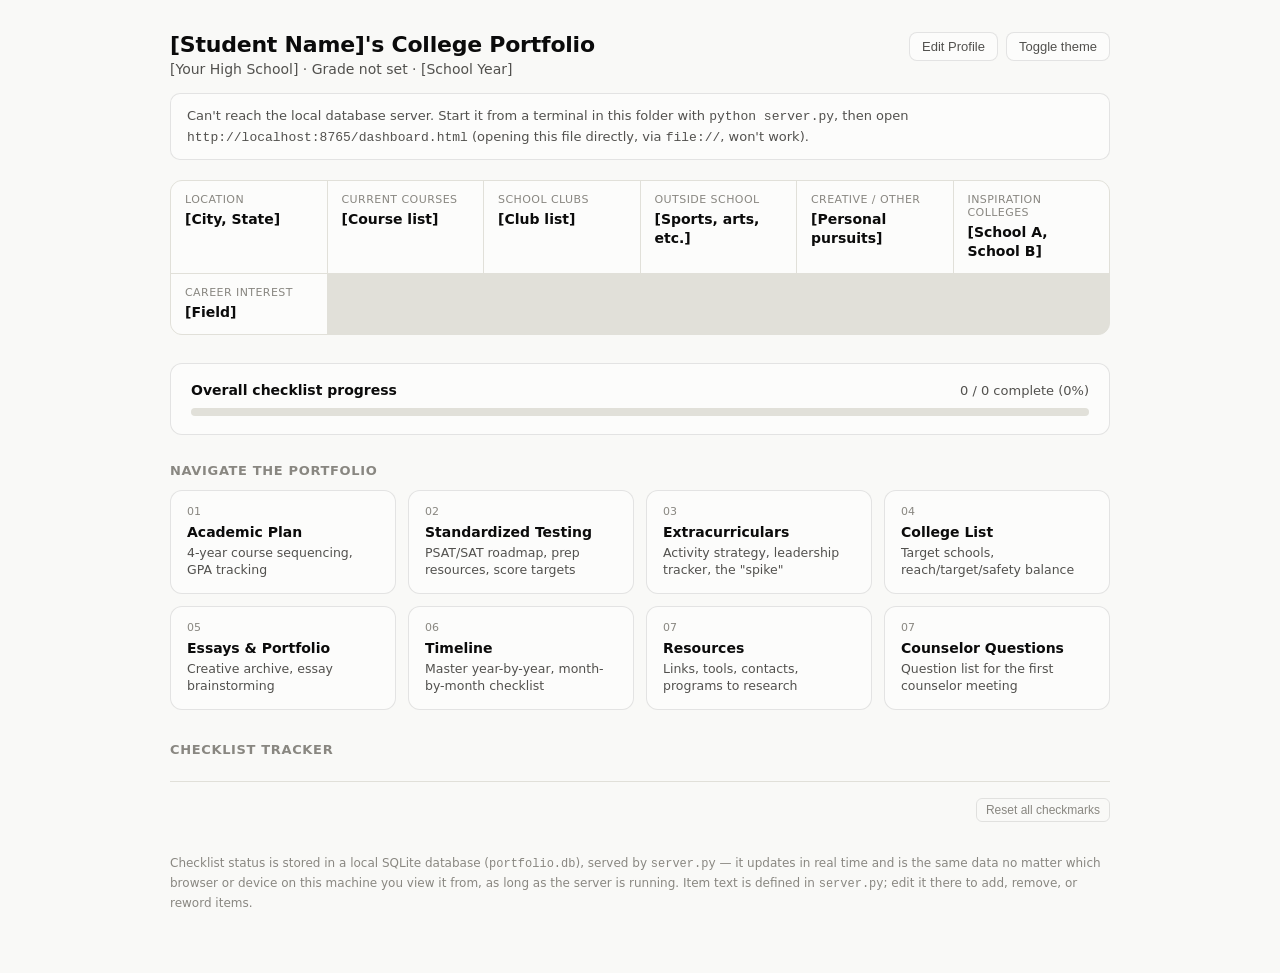
==== dashboard.html @ fe56dff5 "Add location to profile; rename "Inspiration Schools" to "Inspiration Colleges" Adds a city/state lo" ====
<!doctype html>
<html lang="en">
<head>
<meta charset="UTF-8" />
<meta name="viewport" content="width=device-width, initial-scale=1.0" />
<title>College Application Portfolio — Dashboard</title>
<link rel="stylesheet" href="/assets/style.css" />
</head>
<body>

<div class="modal-overlay" id="wizardOverlay" hidden>
  <div class="modal-card">
    <h2 class="modal-title">Student Profile</h2>
    <p class="modal-sub">
      Fill this in once and it fills the dashboard header, snapshot, and the
      right school-year labels throughout the checklist and linked docs. You
      can reopen this anytime with "Edit Profile."
    </p>
    <form id="wizardForm" onsubmit="handleWizardSubmit(event)">
      <div class="form-grid">
        <label class="form-field">
          <span>Student's name</span>
          <input type="text" name="student_name" placeholder="e.g. Jordan Lee" />
        </label>
        <label class="form-field">
          <span>High school</span>
          <input type="text" name="school_name" placeholder="e.g. Lincoln High School" />
        </label>
        <label class="form-field">
          <span>Location (city, state)</span>
          <input type="text" name="location" placeholder="e.g. Austin, TX" />
        </label>
        <label class="form-field">
          <span>Current grade</span>
          <select name="current_grade">
            <option value="">Select…</option>
            <option value="9">9th</option>
            <option value="10">10th</option>
            <option value="11">11th</option>
            <option value="12">12th</option>
          </select>
        </label>
        <label class="form-field">
          <span>Current school year</span>
          <input type="text" name="current_school_year" placeholder="e.g. 2026-27" pattern="\d{4}-\d{2}" />
        </label>
        <label class="form-field span-2">
          <span>Current courses</span>
          <input type="text" name="courses" placeholder="e.g. Honors English, AP World History, Math 2 Honors…" />
        </label>
        <label class="form-field span-2">
          <span>School clubs</span>
          <input type="text" name="clubs" placeholder="e.g. Model UN, DECA, Robotics Club" />
        </label>
        <label class="form-field">
          <span>Outside school</span>
          <input type="text" name="outside_school" placeholder="e.g. club soccer, piano" />
        </label>
        <label class="form-field">
          <span>Creative / other pursuits</span>
          <input type="text" name="creative" placeholder="e.g. photography, coding side projects" />
        </label>
        <label class="form-field">
          <span>Inspiration colleges</span>
          <input type="text" name="inspiration_schools" placeholder="e.g. Georgia Tech, UMich" />
        </label>
        <label class="form-field">
          <span>Career interest</span>
          <input type="text" name="career_interest" placeholder="e.g. Engineering" />
        </label>
      </div>
      <div class="modal-actions">
        <button type="button" class="btn-outline" onclick="closeWizard()">Skip for now</button>
        <button type="submit" class="btn-primary">Save Profile</button>
      </div>
    </form>
  </div>
</div>

<div class="wrap">

  <header class="top">
    <div>
      <h1 id="headerName">[Student Name]'s College Portfolio</h1>
      <p class="sub" id="headerSub">[Your High School] · Grade not set · [School Year]</p>
    </div>
    <div style="display:flex; gap:8px;">
      <button id="editProfileBtn" class="btn-outline" onclick="openWizard()">Edit Profile</button>
      <button id="themeToggle" class="btn-outline" onclick="toggleTheme()">Toggle theme</button>
    </div>
  </header>

  <div id="offlineBanner" style="display:none; margin-top:16px; padding:12px 16px; border-radius:10px; border:1px solid var(--border); background:var(--surface-1); color:var(--text-secondary); font-size:13px; line-height:1.5;">
    Can't reach the local database server. Start it from a terminal in this folder with <code>python server.py</code>, then open
    <code>http://localhost:8765/dashboard.html</code> (opening this file directly, via <code>file://</code>, won't work).
  </div>

  <div class="snapshot">
    <div class="snap-cell"><div class="label">Location</div><div class="value" id="snapLocation">[City, State]</div></div>
    <div class="snap-cell"><div class="label">Current Courses</div><div class="value" id="snapCourses">[Course list]</div></div>
    <div class="snap-cell"><div class="label">School Clubs</div><div class="value" id="snapClubs">[Club list]</div></div>
    <div class="snap-cell"><div class="label">Outside School</div><div class="value" id="snapOutsideSchool">[Sports, arts, etc.]</div></div>
    <div class="snap-cell"><div class="label">Creative / Other</div><div class="value" id="snapCreative">[Personal pursuits]</div></div>
    <div class="snap-cell"><div class="label">Inspiration Colleges</div><div class="value" id="snapInspiration">[School A, School B]</div></div>
    <div class="snap-cell"><div class="label">Career Interest</div><div class="value" id="snapCareer">[Field]</div></div>
  </div>

  <div class="overall">
    <div class="overall-top">
      <div class="title">Overall checklist progress</div>
      <div class="stat" id="overallStat">0 / 0 complete</div>
    </div>
    <div class="bar-track"><div class="bar-fill" id="overallBar" style="width:0%"></div></div>
  </div>

  <section class="block">
    <h2 class="block-title">Navigate the Portfolio</h2>
    <div class="nav-grid" id="navGrid"></div>
  </section>

  <section class="block">
    <h2 class="block-title">Checklist Tracker</h2>
    <div class="tabs" id="tabs"></div>
    <div id="panels"></div>
    <div class="toolbar">
      <button onclick="resetProgress()">Reset all checkmarks</button>
    </div>
  </section>

</div>

<footer class="note">
  Checklist status is stored in a local SQLite database (<code>portfolio.db</code>), served by <code>server.py</code> — it updates
  in real time and is the same data no matter which browser or device on this machine you view it from, as long as the server is running.
  Item text is defined in <code>server.py</code>; edit it there to add, remove, or reword items.
</footer>

<script>
  const NAV = [
    { num: "01", name: "Academic Plan", desc: "4-year course sequencing, GPA tracking", href: "01-Academic-Plan/four-year-course-plan.md" },
    { num: "02", name: "Standardized Testing", desc: "PSAT/SAT roadmap, prep resources, score targets", href: "02-Standardized-Testing/psat-sat-prep-plan.md" },
    { num: "03", name: "Extracurriculars", desc: "Activity strategy, leadership tracker, the \"spike\"", href: "03-Extracurriculars/activity-strategy.md" },
    { num: "04", name: "College List", desc: "Target schools, reach/target/safety balance", href: "04-College-List/target-schools.md" },
    { num: "05", name: "Essays & Portfolio", desc: "Creative archive, essay brainstorming", href: "05-Essays-and-Portfolio/creative-portfolio-ideas.md" },
    { num: "06", name: "Timeline", desc: "Master year-by-year, month-by-month checklist", href: "06-Timeline/master-timeline.md" },
    { num: "07", name: "Resources", desc: "Links, tools, contacts, programs to research", href: "07-Resources/links-and-tools.md" },
    { num: "07", name: "Counselor Questions", desc: "Question list for the first counselor meeting", href: "07-Resources/counselor-meeting-questions.md" },
  ];

  // Display order for sections -- item text itself lives server-side in server.py,
  // which is the single source of truth (the database is reseeded from it on startup).
  const SECTION_ORDER = ["academic-todo", "grade-9", "grade-10", "grade-11", "grade-12", "recurring"];

  const THEME_KEY = "college-portfolio-dashboard-theme";
  const GRADE_LABELS = { "9": "9th Grade", "10": "10th Grade", "11": "11th Grade", "12": "12th Grade" };

  let SECTIONS = []; // populated from the API: [{id, label, title, items:[{id,text,done}]}]
  let currentProfile = {};

  async function fetchItems() {
    const res = await fetch("/api/items");
    if (!res.ok) throw new Error("bad response");
    return res.json();
  }

  async function fetchProfile() {
    const res = await fetch("/api/profile");
    if (!res.ok) throw new Error("bad response");
    return res.json();
  }

  async function saveProfile(data) {
    const res = await fetch("/api/profile", {
      method: "POST",
      headers: { "Content-Type": "application/json" },
      body: JSON.stringify(data),
    });
    if (!res.ok) throw new Error("bad response");
    return res.json();
  }

  function applyProfileToHeader(profile) {
    const name = profile.student_name ? `${profile.student_name}'s College Portfolio` : "[Student Name]'s College Portfolio";
    document.getElementById("headerName").textContent = name;

    const school = profile.school_name || "[Your High School]";
    const grade = GRADE_LABELS[profile.current_grade] || "Grade not set";
    const year = profile.current_school_year || "[School Year]";
    const parts = [school];
    if (profile.location) parts.push(profile.location);
    parts.push(`${grade} (${year})`);
    document.getElementById("headerSub").textContent = parts.join(" · ");

    const set = (id, value, placeholder) => {
      document.getElementById(id).textContent = value || placeholder;
    };
    set("snapLocation", profile.location, "[City, State]");
    set("snapCourses", profile.courses, "[Course list]");
    set("snapClubs", profile.clubs, "[Club list]");
    set("snapOutsideSchool", profile.outside_school, "[Sports, arts, etc.]");
    set("snapCreative", profile.creative, "[Personal pursuits]");
    set("snapInspiration", profile.inspiration_schools, "[School A, School B]");
    set("snapCareer", profile.career_interest, "[Field]");
  }

  function openWizard() {
    const form = document.getElementById("wizardForm");
    Object.keys(currentProfile).forEach(key => {
      if (form.elements[key]) form.elements[key].value = currentProfile[key] || "";
    });
    document.getElementById("wizardOverlay").hidden = false;
  }

  function closeWizard() {
    document.getElementById("wizardOverlay").hidden = true;
  }

  async function handleWizardSubmit(event) {
    event.preventDefault();
    const form = event.target;
    const data = Object.fromEntries(new FormData(form).entries());
    try {
      currentProfile = await saveProfile(data);
      applyProfileToHeader(currentProfile);
      closeWizard();
      // Checklist item/section text depends on the profile (names, computed
      // school years), so refresh it after a save.
      const rows = await fetchItems();
      SECTIONS = groupItems(rows);
      buildTabsAndPanels();
      render();
      showOffline(false);
    } catch (e) {
      showOffline(true);
    }
  }

  function groupItems(rows) {
    const bySection = new Map();
    rows.forEach(r => {
      if (!bySection.has(r.section_id)) {
        bySection.set(r.section_id, { id: r.section_id, label: r.section_label, title: r.section_title, items: [] });
      }
      bySection.get(r.section_id).items.push({ id: r.id, text: r.text, done: !!r.done });
    });
    return SECTION_ORDER.filter(id => bySection.has(id)).map(id => bySection.get(id));
  }

  function buildNav() {
    const grid = document.getElementById("navGrid");
    grid.innerHTML = NAV.map(n => `
      <a class="nav-card" href="${n.href}">
        <div class="num">${n.num}</div>
        <div class="name">${n.name}</div>
        <div class="desc">${n.desc}</div>
      </a>
    `).join("");
  }

  function buildTabsAndPanels() {
    const tabs = document.getElementById("tabs");
    const panels = document.getElementById("panels");

    tabs.innerHTML = SECTIONS.map((s, i) => `
      <button class="tab-btn${i === 0 ? " active" : ""}" data-target="panel-${s.id}" onclick="showTab('${s.id}')">
        ${s.label} <span class="count" id="tabcount-${s.id}"></span>
      </button>
    `).join("");

    panels.innerHTML = SECTIONS.map((s, i) => `
      <div class="panel${i === 0 ? " active" : ""}" id="panel-${s.id}">
        <div class="panel-header">
          <div style="font-size:14px;font-weight:600;">${s.title}</div>
          <div class="pt" id="panelstat-${s.id}"></div>
        </div>
        <div class="bar-track" style="margin-bottom:14px;">
          <div class="bar-fill" id="panelbar-${s.id}" style="width:0%"></div>
        </div>
        <ul class="checklist">
          ${s.items.map(item => `
              <li class="item" id="li-${item.id}">
                <input type="checkbox" id="cb-${item.id}" onchange="toggleItem('${item.id}', this.checked)" />
                <label for="cb-${item.id}">${item.text}</label>
              </li>
            `).join("")}
        </ul>
      </div>
    `).join("");
  }

  function showTab(id) {
    document.querySelectorAll(".tab-btn").forEach(b => b.classList.toggle("active", b.dataset.target === "panel-" + id));
    document.querySelectorAll(".panel").forEach(p => p.classList.toggle("active", p.id === "panel-" + id));
  }

  function findItem(itemId) {
    for (const s of SECTIONS) {
      const item = s.items.find(it => it.id === itemId);
      if (item) return item;
    }
    return null;
  }

  async function toggleItem(itemId, checked) {
    const item = findItem(itemId);
    if (item) item.done = checked; // optimistic update
    render();
    try {
      const res = await fetch("/api/items/" + encodeURIComponent(itemId), {
        method: "POST",
        headers: { "Content-Type": "application/json" },
        body: JSON.stringify({ done: checked }),
      });
      if (!res.ok) throw new Error("bad response");
    } catch (e) {
      // revert on failure and let the offline banner explain why
      if (item) item.done = !checked;
      render();
      showOffline(true);
    }
  }

  async function resetProgress() {
    if (!confirm("Clear all checked items in the database? This can't be undone.")) return;
    try {
      const res = await fetch("/api/reset", { method: "POST" });
      if (!res.ok) throw new Error("bad response");
      SECTIONS.forEach(s => s.items.forEach(it => (it.done = false)));
      render();
    } catch (e) {
      showOffline(true);
    }
  }

  function render() {
    let totalDone = 0, totalItems = 0;
    SECTIONS.forEach(s => {
      let done = 0;
      s.items.forEach(item => {
        const cb = document.getElementById("cb-" + item.id);
        const li = document.getElementById("li-" + item.id);
        if (cb) cb.checked = item.done;
        if (li) li.classList.toggle("done", item.done);
        if (item.done) done++;
      });
      const pct = s.items.length ? Math.round((done / s.items.length) * 100) : 0;
      const bar = document.getElementById("panelbar-" + s.id);
      const stat = document.getElementById("panelstat-" + s.id);
      const tabcount = document.getElementById("tabcount-" + s.id);
      if (bar) bar.style.width = pct + "%";
      if (stat) stat.textContent = `${done} / ${s.items.length} complete`;
      if (tabcount) tabcount.textContent = `${done}/${s.items.length}`;
      totalDone += done;
      totalItems += s.items.length;
    });
    const overallPct = totalItems ? Math.round((totalDone / totalItems) * 100) : 0;
    document.getElementById("overallBar").style.width = overallPct + "%";
    document.getElementById("overallStat").textContent = `${totalDone} / ${totalItems} complete (${overallPct}%)`;
  }

  function showOffline(isOffline) {
    document.getElementById("offlineBanner").style.display = isOffline ? "block" : "none";
  }

  function toggleTheme() {
    const root = document.documentElement;
    const current = root.getAttribute("data-theme");
    let next;
    if (!current) {
      next = window.matchMedia("(prefers-color-scheme: dark)").matches ? "light" : "dark";
    } else {
      next = current === "dark" ? "light" : "dark";
    }
    root.setAttribute("data-theme", next);
    try { localStorage.setItem(THEME_KEY, next); } catch (e) {}
  }

  (function initTheme() {
    try {
      const saved = localStorage.getItem(THEME_KEY);
      if (saved) document.documentElement.setAttribute("data-theme", saved);
    } catch (e) {}
  })();

  async function init() {
    buildNav();
    try {
      currentProfile = await fetchProfile();
      applyProfileToHeader(currentProfile);
      const rows = await fetchItems();
      SECTIONS = groupItems(rows);
      showOffline(false);
      if (!currentProfile.student_name) {
        // First run: nothing saved yet, so open the setup wizard automatically.
        openWizard();
      }
    } catch (e) {
      showOffline(true);
      SECTIONS = [];
    }
    buildTabsAndPanels();
    render();
  }

  init();
</script>
</body>
</html>
---- assets/style.css ----
:root {
  color-scheme: light;
  --surface-1:      #fcfcfb;
  --page:           #f9f9f7;
  --text-primary:   #0b0b0b;
  --text-secondary: #52514e;
  --text-muted:     #898781;
  --gridline:       #e1e0d9;
  --border:         rgba(11,11,11,0.10);
  --card-hover:     #f3f2ee;
  --blue:           #2a78d6;
  --blue-soft:      #cde2fb;
  --green:          #0ca30c;
  --green-text:     #006300;
  --orange:         #eb6834;
  --violet:         #4a3aa7;
}
@media (prefers-color-scheme: dark) {
  :root:not([data-theme="light"]) {
    color-scheme: dark;
    --surface-1:      #1a1a19;
    --page:           #0d0d0d;
    --text-primary:   #ffffff;
    --text-secondary: #c3c2b7;
    --text-muted:     #898781;
    --gridline:       #2c2c2a;
    --border:         rgba(255,255,255,0.10);
    --card-hover:     #232322;
    --blue:           #3987e5;
    --blue-soft:      #184f95;
    --green:          #0ca30c;
    --green-text:     #0ca30c;
    --orange:         #d95926;
    --violet:         #9085e9;
  }
}
:root[data-theme="dark"] {
  color-scheme: dark;
  --surface-1:      #1a1a19;
  --page:           #0d0d0d;
  --text-primary:   #ffffff;
  --text-secondary: #c3c2b7;
  --text-muted:     #898781;
  --gridline:       #2c2c2a;
  --border:         rgba(255,255,255,0.10);
  --card-hover:     #232322;
  --blue:           #3987e5;
  --blue-soft:      #184f95;
  --green:          #0ca30c;
  --green-text:     #0ca30c;
  --orange:         #d95926;
  --violet:         #9085e9;
}

* { box-sizing: border-box; }
html, body {
  margin: 0;
  background: var(--page);
  color: var(--text-primary);
  font-family: system-ui, -apple-system, "Segoe UI", sans-serif;
}
body { padding: 0 0 64px; }

a { color: var(--blue); }

.wrap { max-width: 980px; margin: 0 auto; padding: 32px 20px 0; }

header.top { display: flex; align-items: flex-start; justify-content: space-between; gap: 16px; }
header.top h1 { font-size: 22px; margin: 0 0 4px; letter-spacing: -0.01em; }
header.top p.sub { margin: 0; color: var(--text-secondary); font-size: 14px; }

.btn-outline {
  border: 1px solid var(--border);
  background: var(--surface-1);
  color: var(--text-secondary);
  border-radius: 8px;
  padding: 6px 12px;
  font-size: 13px;
  cursor: pointer;
  white-space: nowrap;
}
.btn-outline:hover { background: var(--card-hover); }

.btn-primary {
  border: 1px solid var(--blue);
  background: var(--blue);
  color: #fff;
  border-radius: 8px;
  padding: 8px 16px;
  font-size: 13px;
  font-weight: 600;
  cursor: pointer;
  white-space: nowrap;
}
.btn-primary:hover { opacity: 0.9; }

/* Profile setup wizard */
.modal-overlay {
  position: fixed;
  inset: 0;
  background: rgba(0,0,0,0.45);
  display: flex;
  align-items: center;
  justify-content: center;
  padding: 20px;
  z-index: 100;
}
.modal-overlay[hidden] { display: none; }

.modal-card {
  background: var(--surface-1);
  border: 1px solid var(--border);
  border-radius: 14px;
  padding: 24px;
  max-width: 640px;
  width: 100%;
  max-height: 90vh;
  overflow-y: auto;
  box-shadow: 0 20px 60px rgba(0,0,0,0.3);
}
.modal-title { font-size: 18px; margin: 0 0 6px; }
.modal-sub { font-size: 13px; color: var(--text-secondary); line-height: 1.5; margin: 0 0 20px; }

.form-grid {
  display: grid;
  grid-template-columns: 1fr 1fr;
  gap: 14px;
}
.form-field { display: flex; flex-direction: column; gap: 5px; font-size: 13px; color: var(--text-secondary); }
.form-field.span-2 { grid-column: 1 / -1; }
.form-field input, .form-field select {
  font: inherit;
  font-size: 14px;
  color: var(--text-primary);
  background: var(--page);
  border: 1px solid var(--border);
  border-radius: 8px;
  padding: 8px 10px;
}
.form-field input:focus, .form-field select:focus {
  outline: 2px solid var(--blue);
  outline-offset: -1px;
}

.modal-actions {
  display: flex;
  justify-content: flex-end;
  gap: 10px;
  margin-top: 22px;
}

@media (max-width: 520px) {
  .form-grid { grid-template-columns: 1fr; }
}

/* Snapshot strip */
.snapshot {
  display: grid;
  grid-template-columns: repeat(auto-fit, minmax(140px, 1fr));
  gap: 1px;
  background: var(--gridline);
  border: 1px solid var(--gridline);
  border-radius: 12px;
  overflow: hidden;
  margin: 20px 0 28px;
}
.snap-cell {
  background: var(--surface-1);
  padding: 12px 14px;
}
.snap-cell .label {
  font-size: 11px;
  text-transform: uppercase;
  letter-spacing: 0.04em;
  color: var(--text-muted);
  margin-bottom: 4px;
}
.snap-cell .value {
  font-size: 14px;
  color: var(--text-primary);
  font-weight: 600;
  line-height: 1.35;
}

/* Overall progress */
.overall {
  background: var(--surface-1);
  border: 1px solid var(--border);
  border-radius: 12px;
  padding: 18px 20px;
  margin-bottom: 28px;
}
.overall-top { display: flex; align-items: baseline; justify-content: space-between; margin-bottom: 10px; }
.overall-top .title { font-size: 14px; font-weight: 600; color: var(--text-primary); }
.overall-top .stat { font-size: 13px; color: var(--text-secondary); font-variant-numeric: tabular-nums; }
.bar-track { height: 8px; border-radius: 4px; background: var(--gridline); overflow: hidden; }
.bar-fill { height: 100%; background: var(--blue); border-radius: 4px; transition: width 0.25s ease; }

section.block { margin-bottom: 32px; }
h2.block-title {
  font-size: 13px;
  text-transform: uppercase;
  letter-spacing: 0.05em;
  color: var(--text-muted);
  margin: 0 0 12px;
}

/* Nav cards */
.nav-grid {
  display: grid;
  grid-template-columns: repeat(auto-fill, minmax(210px, 1fr));
  gap: 12px;
}
.nav-card {
  display: block;
  text-decoration: none;
  color: inherit;
  background: var(--surface-1);
  border: 1px solid var(--border);
  border-radius: 12px;
  padding: 14px 16px;
  transition: background 0.15s ease, border-color 0.15s ease;
}
.nav-card:hover { background: var(--card-hover); border-color: var(--gridline); }
.nav-card .num { font-size: 11px; color: var(--text-muted); font-variant-numeric: tabular-nums; margin-bottom: 6px; }
.nav-card .name { font-size: 14px; font-weight: 600; margin-bottom: 4px; }
.nav-card .desc { font-size: 12.5px; color: var(--text-secondary); line-height: 1.4; }

/* Tabs */
.tabs {
  display: flex;
  flex-wrap: wrap;
  gap: 6px;
  margin-bottom: 16px;
  border-bottom: 1px solid var(--gridline);
  padding-bottom: 12px;
}
.tab-btn {
  border: 1px solid var(--border);
  background: var(--surface-1);
  color: var(--text-secondary);
  border-radius: 999px;
  padding: 6px 13px;
  font-size: 12.5px;
  cursor: pointer;
  display: flex;
  align-items: center;
  gap: 6px;
}
.tab-btn:hover { background: var(--card-hover); }
.tab-btn.active { background: var(--blue); border-color: var(--blue); color: #fff; }
.tab-btn .count { font-variant-numeric: tabular-nums; opacity: 0.8; font-size: 11.5px; }

.panel { display: none; }
.panel.active { display: block; }

.panel-header { display: flex; align-items: center; justify-content: space-between; margin-bottom: 10px; }
.panel-header .pt { font-size: 13px; color: var(--text-secondary); font-variant-numeric: tabular-nums; }

ul.checklist { list-style: none; margin: 0; padding: 0; }
li.item {
  display: flex;
  align-items: flex-start;
  gap: 10px;
  padding: 9px 10px;
  border-radius: 8px;
  border: 1px solid transparent;
}
li.item:hover { background: var(--card-hover); }
li.item input[type="checkbox"] {
  margin-top: 2px;
  width: 16px;
  height: 16px;
  flex: none;
  accent-color: var(--green);
  cursor: pointer;
}
li.item label {
  font-size: 14px;
  line-height: 1.45;
  color: var(--text-primary);
  cursor: pointer;
}
li.item.done label { color: var(--text-muted); text-decoration: line-through; }

.toolbar { display: flex; justify-content: flex-end; margin-top: 10px; }
.toolbar button {
  border: 1px solid var(--border);
  background: none;
  color: var(--text-muted);
  font-size: 12px;
  border-radius: 6px;
  padding: 4px 9px;
  cursor: pointer;
}
.toolbar button:hover { color: var(--text-secondary); background: var(--card-hover); }

footer.note {
  max-width: 980px;
  margin: 0 auto;
  padding: 0 20px;
  font-size: 12px;
  color: var(--text-muted);
  line-height: 1.6;
}

/* ---------- Rendered-document viewer (for the linked .md files) ---------- */

.doc-wrap { max-width: 760px; margin: 0 auto; padding: 24px 20px 64px; }

.doc-topbar {
  display: flex;
  align-items: center;
  gap: 14px;
  padding-bottom: 16px;
  margin-bottom: 24px;
  border-bottom: 1px solid var(--gridline);
}
.doc-topbar .back-link {
  font-size: 13px;
  color: var(--text-secondary);
  text-decoration: none;
  border: 1px solid var(--border);
  border-radius: 8px;
  padding: 5px 11px;
  white-space: nowrap;
}
.doc-topbar .back-link:hover { background: var(--card-hover); color: var(--text-primary); }
.doc-topbar .doc-path {
  font-size: 12px;
  color: var(--text-muted);
  font-family: ui-monospace, SFMono-Regular, Consolas, monospace;
  overflow-wrap: anywhere;
}

.doc-content { font-size: 15px; line-height: 1.65; color: var(--text-primary); }
.doc-content h1, .doc-content h2, .doc-content h3, .doc-content h4 {
  letter-spacing: -0.01em;
  margin: 1.6em 0 0.6em;
  line-height: 1.3;
}
.doc-content h1:first-child, .doc-content h2:first-child { margin-top: 0; }
.doc-content h1 { font-size: 24px; padding-bottom: 10px; border-bottom: 1px solid var(--gridline); }
.doc-content h2 { font-size: 19px; color: var(--blue); }
.doc-content h3 { font-size: 16px; }
.doc-content h4 { font-size: 14px; color: var(--text-secondary); text-transform: uppercase; letter-spacing: 0.03em; }

.doc-content p { margin: 0 0 1em; color: var(--text-primary); }
.doc-content strong { color: var(--text-primary); font-weight: 700; }
.doc-content em { color: var(--text-secondary); }

.doc-content a { color: var(--blue); text-decoration: underline; text-underline-offset: 2px; }
.doc-content a:hover { color: var(--text-primary); }

.doc-content code {
  font-family: ui-monospace, SFMono-Regular, Consolas, monospace;
  font-size: 0.9em;
  background: var(--card-hover);
  border: 1px solid var(--border);
  border-radius: 4px;
  padding: 0.1em 0.4em;
}

.doc-content hr { border: none; border-top: 1px solid var(--gridline); margin: 2em 0; }

.doc-content ul.md-list, .doc-content ol {
  margin: 0 0 1em;
  padding-left: 1.4em;
}
.doc-content ul.md-list { list-style: disc; }
.doc-content ul.md-list li, .doc-content ol li { margin-bottom: 0.45em; }

.doc-content ul.md-list li.check-item { list-style: none; margin-left: -1.4em; }
.doc-content .md-checkbox {
  display: inline-block;
  width: 1.1em;
  margin-right: 0.35em;
  color: var(--text-muted);
}
.doc-content li.done { color: var(--text-muted); }
.doc-content li.done .md-checkbox { color: var(--green); }

.doc-content .md-table-wrap { overflow-x: auto; margin: 0 0 1.2em; }
.doc-content table.md-table {
  border-collapse: collapse;
  width: 100%;
  font-size: 13.5px;
}
.doc-content table.md-table th, .doc-content table.md-table td {
  border: 1px solid var(--gridline);
  padding: 7px 10px;
  text-align: left;
  vertical-align: top;
}
.doc-content table.md-table th {
  background: var(--card-hover);
  color: var(--text-secondary);
  font-weight: 600;
  white-space: nowrap;
}
.doc-content table.md-table tr:nth-child(even) td { background: var(--card-hover); }
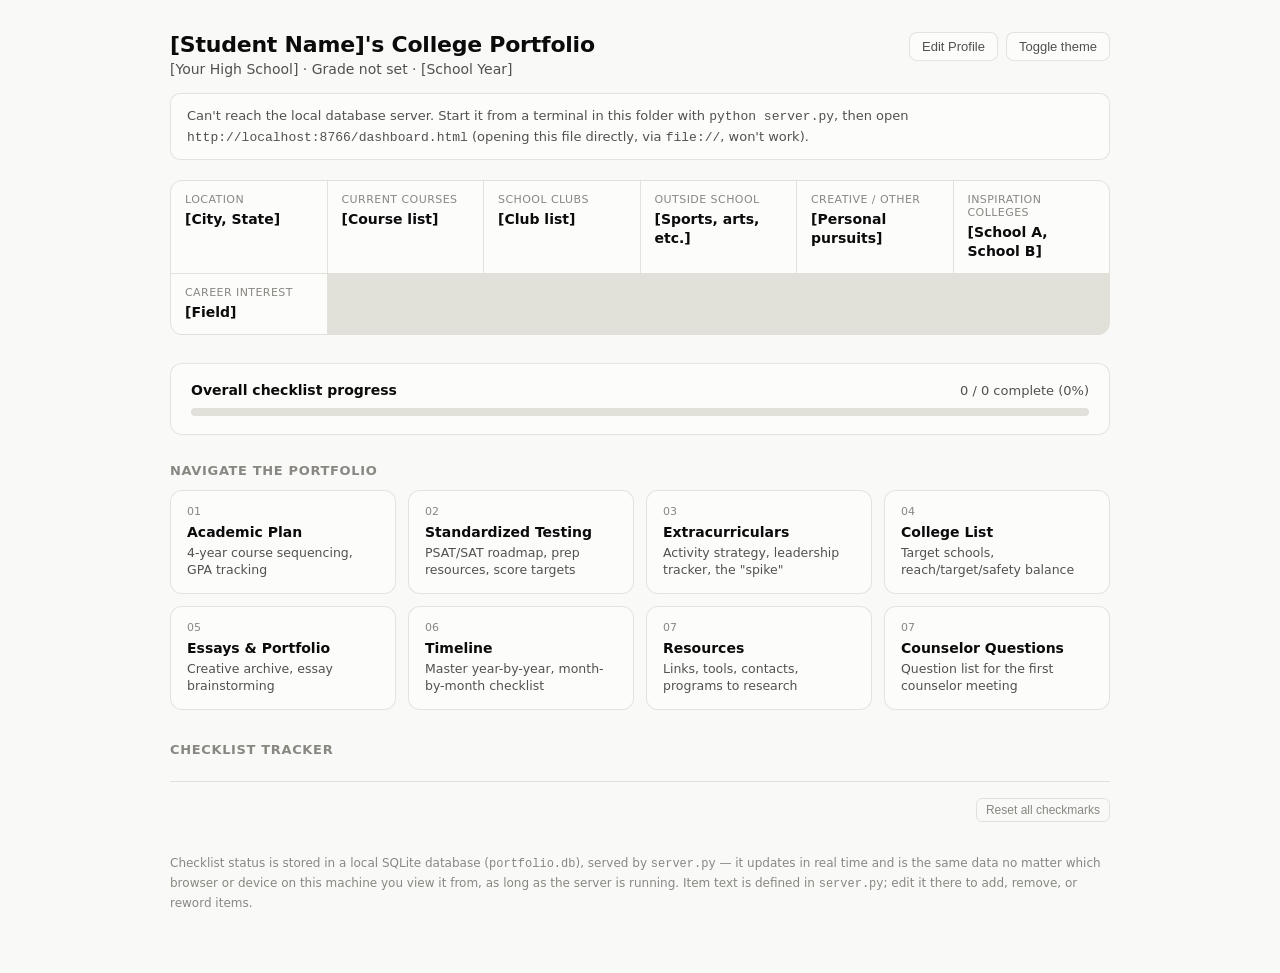
==== commit d08e5a80: "Move dashboard to port 8766 to stop colliding with other local servers The recurring "couldn't save"" ====
--- a/dashboard.html
+++ b/dashboard.html
@@ -69,6 +69,12 @@
           <input type="text" name="career_interest" placeholder="e.g. Engineering" />
         </label>
       </div>
+      <div id="wizardError" class="modal-error" hidden>
+        Couldn't save — the local database server isn't responding. Make sure
+        <code>python server.py</code> is running in this folder (check the
+        terminal it's running in for errors, e.g. "address already in use"),
+        then try again.
+      </div>
       <div class="modal-actions">
         <button type="button" class="btn-outline" onclick="closeWizard()">Skip for now</button>
         <button type="submit" class="btn-primary">Save Profile</button>
@@ -92,7 +98,7 @@
 
   <div id="offlineBanner" style="display:none; margin-top:16px; padding:12px 16px; border-radius:10px; border:1px solid var(--border); background:var(--surface-1); color:var(--text-secondary); font-size:13px; line-height:1.5;">
     Can't reach the local database server. Start it from a terminal in this folder with <code>python server.py</code>, then open
-    <code>http://localhost:8765/dashboard.html</code> (opening this file directly, via <code>file://</code>, won't work).
+    <code>http://localhost:8766/dashboard.html</code> (opening this file directly, via <code>file://</code>, won't work).
   </div>
 
   <div class="snapshot">
@@ -208,6 +214,7 @@
     Object.keys(currentProfile).forEach(key => {
       if (form.elements[key]) form.elements[key].value = currentProfile[key] || "";
     });
+    document.getElementById("wizardError").hidden = true;
     document.getElementById("wizardOverlay").hidden = false;
   }
 
@@ -218,7 +225,11 @@
   async function handleWizardSubmit(event) {
     event.preventDefault();
     const form = event.target;
+    const submitBtn = form.querySelector('button[type="submit"]');
     const data = Object.fromEntries(new FormData(form).entries());
+    const wizardError = document.getElementById("wizardError");
+    submitBtn.disabled = true;
+    wizardError.hidden = true;
     try {
       currentProfile = await saveProfile(data);
       applyProfileToHeader(currentProfile);
@@ -231,7 +242,13 @@
       render();
       showOffline(false);
     } catch (e) {
+      // Keep the dialog open (don't lose what was typed) but say why it
+      // didn't close, right inside the modal -- the offline banner outside
+      // it is covered by the modal overlay and easy to miss.
+      wizardError.hidden = false;
       showOffline(true);
+    } finally {
+      submitBtn.disabled = false;
     }
   }
 
--- a/assets/style.css
+++ b/assets/style.css
@@ -142,6 +142,26 @@
   outline-offset: -1px;
 }
 
+.modal-error {
+  margin-top: 18px;
+  padding: 10px 12px;
+  border-radius: 8px;
+  border: 1px solid rgba(208,59,59,0.35);
+  background: rgba(208,59,59,0.08);
+  color: var(--text-primary);
+  font-size: 12.5px;
+  line-height: 1.5;
+}
+.modal-error::before { content: "⚠ "; }
+.modal-error code {
+  font-family: ui-monospace, SFMono-Regular, Consolas, monospace;
+  font-size: 0.95em;
+  background: var(--card-hover);
+  border: 1px solid var(--border);
+  border-radius: 4px;
+  padding: 0.05em 0.35em;
+}
+
 .modal-actions {
   display: flex;
   justify-content: flex-end;
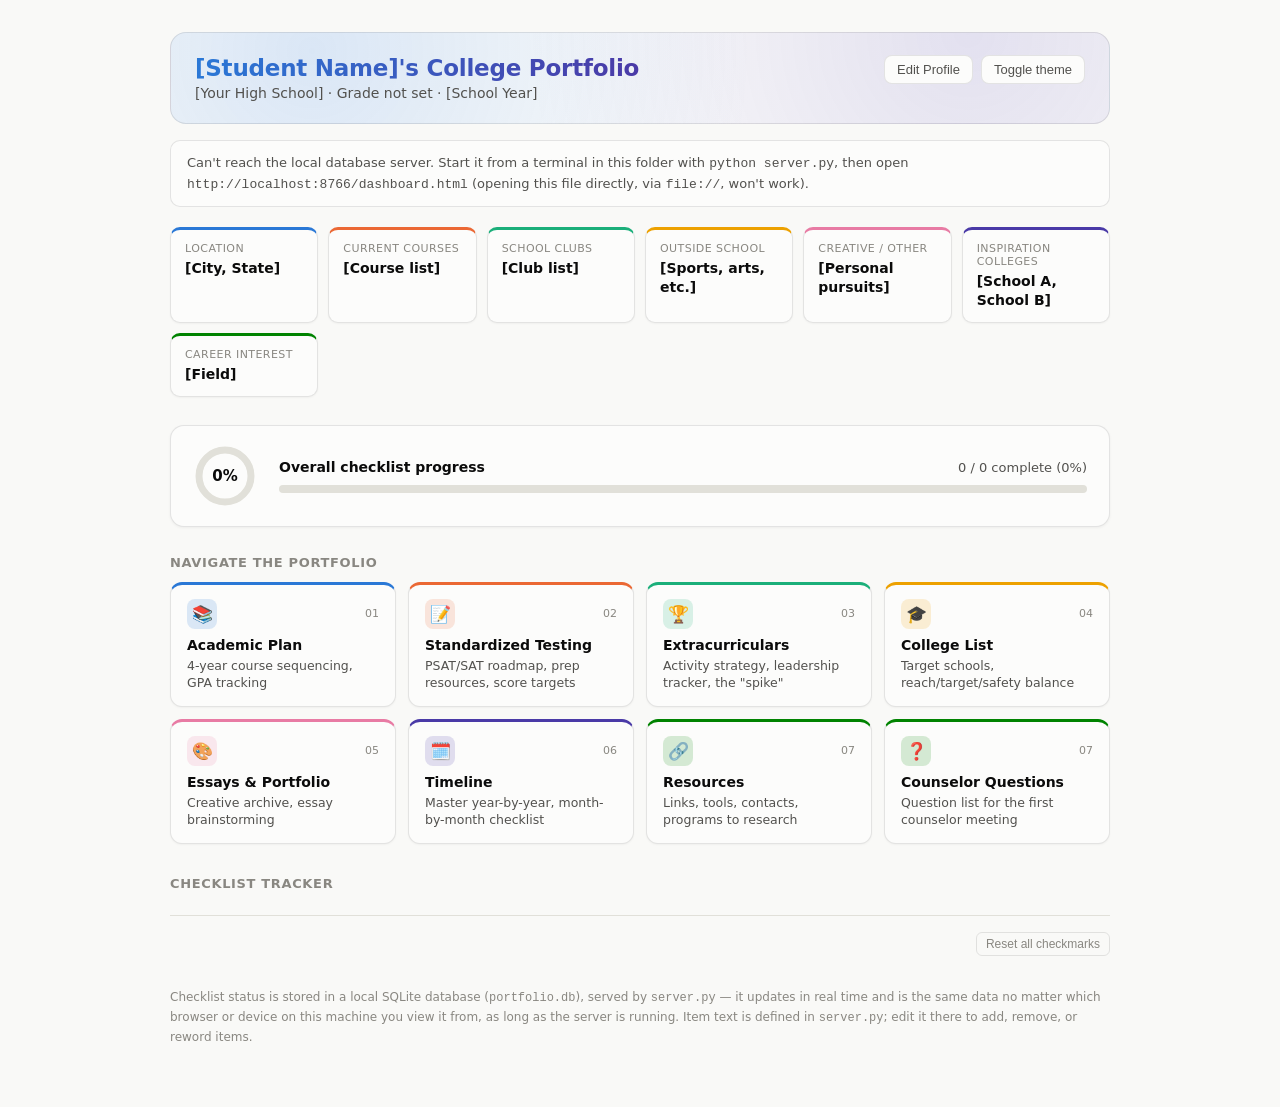
==== commit 540520ce: "Colorful visual redesign of the dashboard Gives each nav card, checklist grade section, and snapshot" ====
--- a/dashboard.html
+++ b/dashboard.html
@@ -102,21 +102,36 @@
   </div>
 
   <div class="snapshot">
-    <div class="snap-cell"><div class="label">Location</div><div class="value" id="snapLocation">[City, State]</div></div>
-    <div class="snap-cell"><div class="label">Current Courses</div><div class="value" id="snapCourses">[Course list]</div></div>
-    <div class="snap-cell"><div class="label">School Clubs</div><div class="value" id="snapClubs">[Club list]</div></div>
-    <div class="snap-cell"><div class="label">Outside School</div><div class="value" id="snapOutsideSchool">[Sports, arts, etc.]</div></div>
-    <div class="snap-cell"><div class="label">Creative / Other</div><div class="value" id="snapCreative">[Personal pursuits]</div></div>
-    <div class="snap-cell"><div class="label">Inspiration Colleges</div><div class="value" id="snapInspiration">[School A, School B]</div></div>
-    <div class="snap-cell"><div class="label">Career Interest</div><div class="value" id="snapCareer">[Field]</div></div>
+    <div class="snap-cell" style="--accent:var(--blue)"><div class="label">Location</div><div class="value" id="snapLocation">[City, State]</div></div>
+    <div class="snap-cell" style="--accent:var(--orange)"><div class="label">Current Courses</div><div class="value" id="snapCourses">[Course list]</div></div>
+    <div class="snap-cell" style="--accent:var(--aqua)"><div class="label">School Clubs</div><div class="value" id="snapClubs">[Club list]</div></div>
+    <div class="snap-cell" style="--accent:var(--yellow)"><div class="label">Outside School</div><div class="value" id="snapOutsideSchool">[Sports, arts, etc.]</div></div>
+    <div class="snap-cell" style="--accent:var(--magenta)"><div class="label">Creative / Other</div><div class="value" id="snapCreative">[Personal pursuits]</div></div>
+    <div class="snap-cell" style="--accent:var(--violet)"><div class="label">Inspiration Colleges</div><div class="value" id="snapInspiration">[School A, School B]</div></div>
+    <div class="snap-cell" style="--accent:var(--cat-green)"><div class="label">Career Interest</div><div class="value" id="snapCareer">[Field]</div></div>
   </div>
 
   <div class="overall">
-    <div class="overall-top">
-      <div class="title">Overall checklist progress</div>
-      <div class="stat" id="overallStat">0 / 0 complete</div>
+    <div class="progress-ring">
+      <svg viewBox="0 0 64 64" width="64" height="64">
+        <defs>
+          <linearGradient id="ringGradient" x1="0%" y1="0%" x2="100%" y2="100%">
+            <stop offset="0%" style="stop-color:var(--blue)" />
+            <stop offset="100%" style="stop-color:var(--violet)" />
+          </linearGradient>
+        </defs>
+        <circle class="ring-track" cx="32" cy="32" r="26"></circle>
+        <circle class="ring-fill" id="ringFill" cx="32" cy="32" r="26" stroke-dasharray="163.36" stroke-dashoffset="163.36"></circle>
+        <text class="ring-label" id="ringLabel" x="32" y="37" text-anchor="middle">0%</text>
+      </svg>
     </div>
-    <div class="bar-track"><div class="bar-fill" id="overallBar" style="width:0%"></div></div>
+    <div class="overall-body">
+      <div class="overall-top">
+        <div class="title">Overall checklist progress</div>
+        <div class="stat" id="overallStat">0 / 0 complete</div>
+      </div>
+      <div class="bar-track"><div class="bar-fill" id="overallBar" style="width:0%"></div></div>
+    </div>
   </div>
 
   <section class="block">
@@ -143,19 +158,30 @@
 
 <script>
   const NAV = [
-    { num: "01", name: "Academic Plan", desc: "4-year course sequencing, GPA tracking", href: "01-Academic-Plan/four-year-course-plan.md" },
-    { num: "02", name: "Standardized Testing", desc: "PSAT/SAT roadmap, prep resources, score targets", href: "02-Standardized-Testing/psat-sat-prep-plan.md" },
-    { num: "03", name: "Extracurriculars", desc: "Activity strategy, leadership tracker, the \"spike\"", href: "03-Extracurriculars/activity-strategy.md" },
-    { num: "04", name: "College List", desc: "Target schools, reach/target/safety balance", href: "04-College-List/target-schools.md" },
-    { num: "05", name: "Essays & Portfolio", desc: "Creative archive, essay brainstorming", href: "05-Essays-and-Portfolio/creative-portfolio-ideas.md" },
-    { num: "06", name: "Timeline", desc: "Master year-by-year, month-by-month checklist", href: "06-Timeline/master-timeline.md" },
-    { num: "07", name: "Resources", desc: "Links, tools, contacts, programs to research", href: "07-Resources/links-and-tools.md" },
-    { num: "07", name: "Counselor Questions", desc: "Question list for the first counselor meeting", href: "07-Resources/counselor-meeting-questions.md" },
+    { num: "01", icon: "📚", color: "var(--blue)", name: "Academic Plan", desc: "4-year course sequencing, GPA tracking", href: "01-Academic-Plan/four-year-course-plan.md" },
+    { num: "02", icon: "📝", color: "var(--orange)", name: "Standardized Testing", desc: "PSAT/SAT roadmap, prep resources, score targets", href: "02-Standardized-Testing/psat-sat-prep-plan.md" },
+    { num: "03", icon: "🏆", color: "var(--aqua)", name: "Extracurriculars", desc: "Activity strategy, leadership tracker, the \"spike\"", href: "03-Extracurriculars/activity-strategy.md" },
+    { num: "04", icon: "🎓", color: "var(--yellow)", name: "College List", desc: "Target schools, reach/target/safety balance", href: "04-College-List/target-schools.md" },
+    { num: "05", icon: "🎨", color: "var(--magenta)", name: "Essays & Portfolio", desc: "Creative archive, essay brainstorming", href: "05-Essays-and-Portfolio/creative-portfolio-ideas.md" },
+    { num: "06", icon: "🗓️", color: "var(--violet)", name: "Timeline", desc: "Master year-by-year, month-by-month checklist", href: "06-Timeline/master-timeline.md" },
+    { num: "07", icon: "🔗", color: "var(--cat-green)", name: "Resources", desc: "Links, tools, contacts, programs to research", href: "07-Resources/links-and-tools.md" },
+    { num: "07", icon: "❓", color: "var(--cat-green)", name: "Counselor Questions", desc: "Question list for the first counselor meeting", href: "07-Resources/counselor-meeting-questions.md" },
   ];
 
   // Display order for sections -- item text itself lives server-side in server.py,
   // which is the single source of truth (the database is reseeded from it on startup).
   const SECTION_ORDER = ["academic-todo", "grade-9", "grade-10", "grade-11", "grade-12", "recurring"];
+
+  // Fixed-order categorical accents per checklist section (kept separate from
+  // --green, which means "done" on a checkbox, not "this is grade X's color").
+  const SECTION_COLORS = {
+    "academic-todo": "var(--blue)",
+    "grade-9": "var(--orange)",
+    "grade-10": "var(--aqua)",
+    "grade-11": "var(--yellow)",
+    "grade-12": "var(--magenta)",
+    "recurring": "var(--violet)",
+  };
 
   const THEME_KEY = "college-portfolio-dashboard-theme";
   const GRADE_LABELS = { "9": "9th Grade", "10": "10th Grade", "11": "11th Grade", "12": "12th Grade" };
@@ -266,8 +292,11 @@
   function buildNav() {
     const grid = document.getElementById("navGrid");
     grid.innerHTML = NAV.map(n => `
-      <a class="nav-card" href="${n.href}">
-        <div class="num">${n.num}</div>
+      <a class="nav-card" href="${n.href}" style="--accent:${n.color}">
+        <div class="nav-card-top">
+          <span class="nav-icon">${n.icon}</span>
+          <span class="num">${n.num}</span>
+        </div>
         <div class="name">${n.name}</div>
         <div class="desc">${n.desc}</div>
       </a>
@@ -279,13 +308,13 @@
     const panels = document.getElementById("panels");
 
     tabs.innerHTML = SECTIONS.map((s, i) => `
-      <button class="tab-btn${i === 0 ? " active" : ""}" data-target="panel-${s.id}" onclick="showTab('${s.id}')">
-        ${s.label} <span class="count" id="tabcount-${s.id}"></span>
+      <button class="tab-btn${i === 0 ? " active" : ""}" data-target="panel-${s.id}" style="--accent:${SECTION_COLORS[s.id] || "var(--blue)"}" onclick="showTab('${s.id}')">
+        <span class="tab-dot"></span>${s.label} <span class="count" id="tabcount-${s.id}"></span>
       </button>
     `).join("");
 
     panels.innerHTML = SECTIONS.map((s, i) => `
-      <div class="panel${i === 0 ? " active" : ""}" id="panel-${s.id}">
+      <div class="panel${i === 0 ? " active" : ""}" id="panel-${s.id}" style="--accent:${SECTION_COLORS[s.id] || "var(--blue)"}">
         <div class="panel-header">
           <div style="font-size:14px;font-weight:600;">${s.title}</div>
           <div class="pt" id="panelstat-${s.id}"></div>
@@ -373,6 +402,12 @@
     const overallPct = totalItems ? Math.round((totalDone / totalItems) * 100) : 0;
     document.getElementById("overallBar").style.width = overallPct + "%";
     document.getElementById("overallStat").textContent = `${totalDone} / ${totalItems} complete (${overallPct}%)`;
+
+    const ringFill = document.getElementById("ringFill");
+    const circumference = 2 * Math.PI * 26; // r=26, matches the SVG circle
+    ringFill.style.strokeDasharray = `${circumference}`;
+    ringFill.style.strokeDashoffset = `${circumference * (1 - overallPct / 100)}`;
+    document.getElementById("ringLabel").textContent = overallPct + "%";
   }
 
   function showOffline(isOffline) {
--- a/assets/style.css
+++ b/assets/style.css
@@ -8,12 +8,20 @@
   --gridline:       #e1e0d9;
   --border:         rgba(11,11,11,0.10);
   --card-hover:     #f3f2ee;
+  /* Fixed-order categorical accents (never reassigned by rank) -- used to
+     give each nav card / grade section its own identity color. */
   --blue:           #2a78d6;
   --blue-soft:      #cde2fb;
+  --orange:         #eb6834;
+  --aqua:           #1baf7a;
+  --yellow:         #eda100;
+  --magenta:        #e87ba4;
+  --violet:         #4a3aa7;
+  --cat-green:      #008300;
+  /* Status green (checkmarks/success) -- distinct from --cat-green above so
+     "this item is done" is never confused with "this is grade 12's color". */
   --green:          #0ca30c;
   --green-text:     #006300;
-  --orange:         #eb6834;
-  --violet:         #4a3aa7;
 }
 @media (prefers-color-scheme: dark) {
   :root:not([data-theme="light"]) {
@@ -28,10 +36,14 @@
     --card-hover:     #232322;
     --blue:           #3987e5;
     --blue-soft:      #184f95;
+    --orange:         #d95926;
+    --aqua:           #199e70;
+    --yellow:         #c98500;
+    --magenta:        #d55181;
+    --violet:         #9085e9;
+    --cat-green:      #008300;
     --green:          #0ca30c;
     --green-text:     #0ca30c;
-    --orange:         #d95926;
-    --violet:         #9085e9;
   }
 }
 :root[data-theme="dark"] {
@@ -46,10 +58,14 @@
   --card-hover:     #232322;
   --blue:           #3987e5;
   --blue-soft:      #184f95;
+  --orange:         #d95926;
+  --aqua:           #199e70;
+  --yellow:         #c98500;
+  --magenta:        #d55181;
+  --violet:         #9085e9;
+  --cat-green:      #008300;
   --green:          #0ca30c;
   --green-text:     #0ca30c;
-  --orange:         #d95926;
-  --violet:         #9085e9;
 }
 
 * { box-sizing: border-box; }
@@ -65,8 +81,28 @@
 
 .wrap { max-width: 980px; margin: 0 auto; padding: 32px 20px 0; }
 
-header.top { display: flex; align-items: flex-start; justify-content: space-between; gap: 16px; }
-header.top h1 { font-size: 22px; margin: 0 0 4px; letter-spacing: -0.01em; }
+header.top {
+  display: flex;
+  align-items: flex-start;
+  justify-content: space-between;
+  gap: 16px;
+  padding: 22px 24px;
+  border-radius: 16px;
+  background:
+    radial-gradient(circle at 15% 20%, color-mix(in srgb, var(--blue) 16%, transparent), transparent 55%),
+    radial-gradient(circle at 85% 0%, color-mix(in srgb, var(--violet) 14%, transparent), transparent 55%),
+    var(--surface-1);
+  border: 1px solid var(--border);
+}
+header.top h1 {
+  font-size: 23px;
+  margin: 0 0 4px;
+  letter-spacing: -0.01em;
+  background: linear-gradient(90deg, var(--blue), var(--violet));
+  -webkit-background-clip: text;
+  background-clip: text;
+  color: transparent;
+}
 header.top p.sub { margin: 0; color: var(--text-secondary); font-size: 14px; }
 
 .btn-outline {
@@ -177,17 +213,19 @@
 .snapshot {
   display: grid;
   grid-template-columns: repeat(auto-fit, minmax(140px, 1fr));
-  gap: 1px;
-  background: var(--gridline);
-  border: 1px solid var(--gridline);
-  border-radius: 12px;
-  overflow: hidden;
+  gap: 10px;
   margin: 20px 0 28px;
 }
 .snap-cell {
   background: var(--surface-1);
+  border: 1px solid var(--border);
+  border-top: 3px solid var(--accent, var(--blue));
+  border-radius: 10px;
   padding: 12px 14px;
-}
+  box-shadow: 0 1px 2px rgba(11,11,11,0.04);
+  transition: transform 0.15s ease, box-shadow 0.15s ease;
+}
+.snap-cell:hover { transform: translateY(-2px); box-shadow: 0 6px 16px rgba(11,11,11,0.08); }
 .snap-cell .label {
   font-size: 11px;
   text-transform: uppercase;
@@ -204,17 +242,45 @@
 
 /* Overall progress */
 .overall {
+  display: flex;
+  align-items: center;
+  gap: 22px;
   background: var(--surface-1);
   border: 1px solid var(--border);
-  border-radius: 12px;
-  padding: 18px 20px;
+  border-radius: 14px;
+  padding: 18px 22px;
   margin-bottom: 28px;
-}
+  box-shadow: 0 1px 3px rgba(11,11,11,0.05);
+}
+.progress-ring { flex: none; width: 64px; height: 64px; }
+.progress-ring svg { transform: rotate(-90deg); }
+.progress-ring circle { fill: none; stroke-width: 7; }
+.progress-ring .ring-track { stroke: var(--gridline); }
+.progress-ring .ring-fill {
+  stroke: url(#ringGradient);
+  stroke-linecap: round;
+  transition: stroke-dashoffset 0.4s ease;
+}
+.progress-ring .ring-label {
+  transform: rotate(90deg);
+  transform-origin: center;
+  font-size: 15px;
+  font-weight: 700;
+  fill: var(--text-primary);
+  font-variant-numeric: tabular-nums;
+}
+.overall-body { flex: 1; min-width: 0; }
 .overall-top { display: flex; align-items: baseline; justify-content: space-between; margin-bottom: 10px; }
 .overall-top .title { font-size: 14px; font-weight: 600; color: var(--text-primary); }
 .overall-top .stat { font-size: 13px; color: var(--text-secondary); font-variant-numeric: tabular-nums; }
 .bar-track { height: 8px; border-radius: 4px; background: var(--gridline); overflow: hidden; }
-.bar-fill { height: 100%; background: var(--blue); border-radius: 4px; transition: width 0.25s ease; }
+.bar-fill {
+  height: 100%;
+  background: var(--accent, var(--blue));
+  border-radius: 4px;
+  transition: width 0.3s ease;
+}
+#overallBar { background: linear-gradient(90deg, var(--blue), var(--violet)); }
 
 section.block { margin-bottom: 32px; }
 h2.block-title {
@@ -232,17 +298,35 @@
   gap: 12px;
 }
 .nav-card {
+  position: relative;
   display: block;
   text-decoration: none;
   color: inherit;
   background: var(--surface-1);
   border: 1px solid var(--border);
+  border-top: 3px solid var(--accent, var(--blue));
   border-radius: 12px;
   padding: 14px 16px;
-  transition: background 0.15s ease, border-color 0.15s ease;
-}
-.nav-card:hover { background: var(--card-hover); border-color: var(--gridline); }
-.nav-card .num { font-size: 11px; color: var(--text-muted); font-variant-numeric: tabular-nums; margin-bottom: 6px; }
+  box-shadow: 0 1px 2px rgba(11,11,11,0.04);
+  transition: transform 0.15s ease, box-shadow 0.15s ease, border-color 0.15s ease;
+}
+.nav-card:hover {
+  transform: translateY(-3px);
+  box-shadow: 0 10px 24px rgba(11,11,11,0.10);
+  border-color: var(--accent, var(--gridline));
+}
+.nav-card-top { display: flex; align-items: center; justify-content: space-between; margin-bottom: 8px; }
+.nav-card .nav-icon {
+  font-size: 17px;
+  width: 30px;
+  height: 30px;
+  display: flex;
+  align-items: center;
+  justify-content: center;
+  border-radius: 8px;
+  background: color-mix(in srgb, var(--accent, var(--blue)) 16%, var(--surface-1));
+}
+.nav-card .num { font-size: 11px; color: var(--text-muted); font-variant-numeric: tabular-nums; }
 .nav-card .name { font-size: 14px; font-weight: 600; margin-bottom: 4px; }
 .nav-card .desc { font-size: 12.5px; color: var(--text-secondary); line-height: 1.4; }
 
@@ -266,9 +350,18 @@
   display: flex;
   align-items: center;
   gap: 6px;
+  transition: background 0.15s ease, color 0.15s ease, border-color 0.15s ease;
+}
+.tab-btn .tab-dot {
+  width: 8px;
+  height: 8px;
+  border-radius: 50%;
+  background: var(--accent, var(--blue));
+  flex: none;
 }
 .tab-btn:hover { background: var(--card-hover); }
-.tab-btn.active { background: var(--blue); border-color: var(--blue); color: #fff; }
+.tab-btn.active { background: var(--accent, var(--blue)); border-color: var(--accent, var(--blue)); color: #fff; }
+.tab-btn.active .tab-dot { background: #fff; }
 .tab-btn .count { font-variant-numeric: tabular-nums; opacity: 0.8; font-size: 11.5px; }
 
 .panel { display: none; }
@@ -285,8 +378,10 @@
   padding: 9px 10px;
   border-radius: 8px;
   border: 1px solid transparent;
-}
-li.item:hover { background: var(--card-hover); }
+  border-left: 2px solid transparent;
+  transition: background 0.15s ease, border-color 0.15s ease;
+}
+li.item:hover { background: var(--card-hover); border-left-color: var(--accent, var(--blue)); }
 li.item input[type="checkbox"] {
   margin-top: 2px;
   width: 16px;
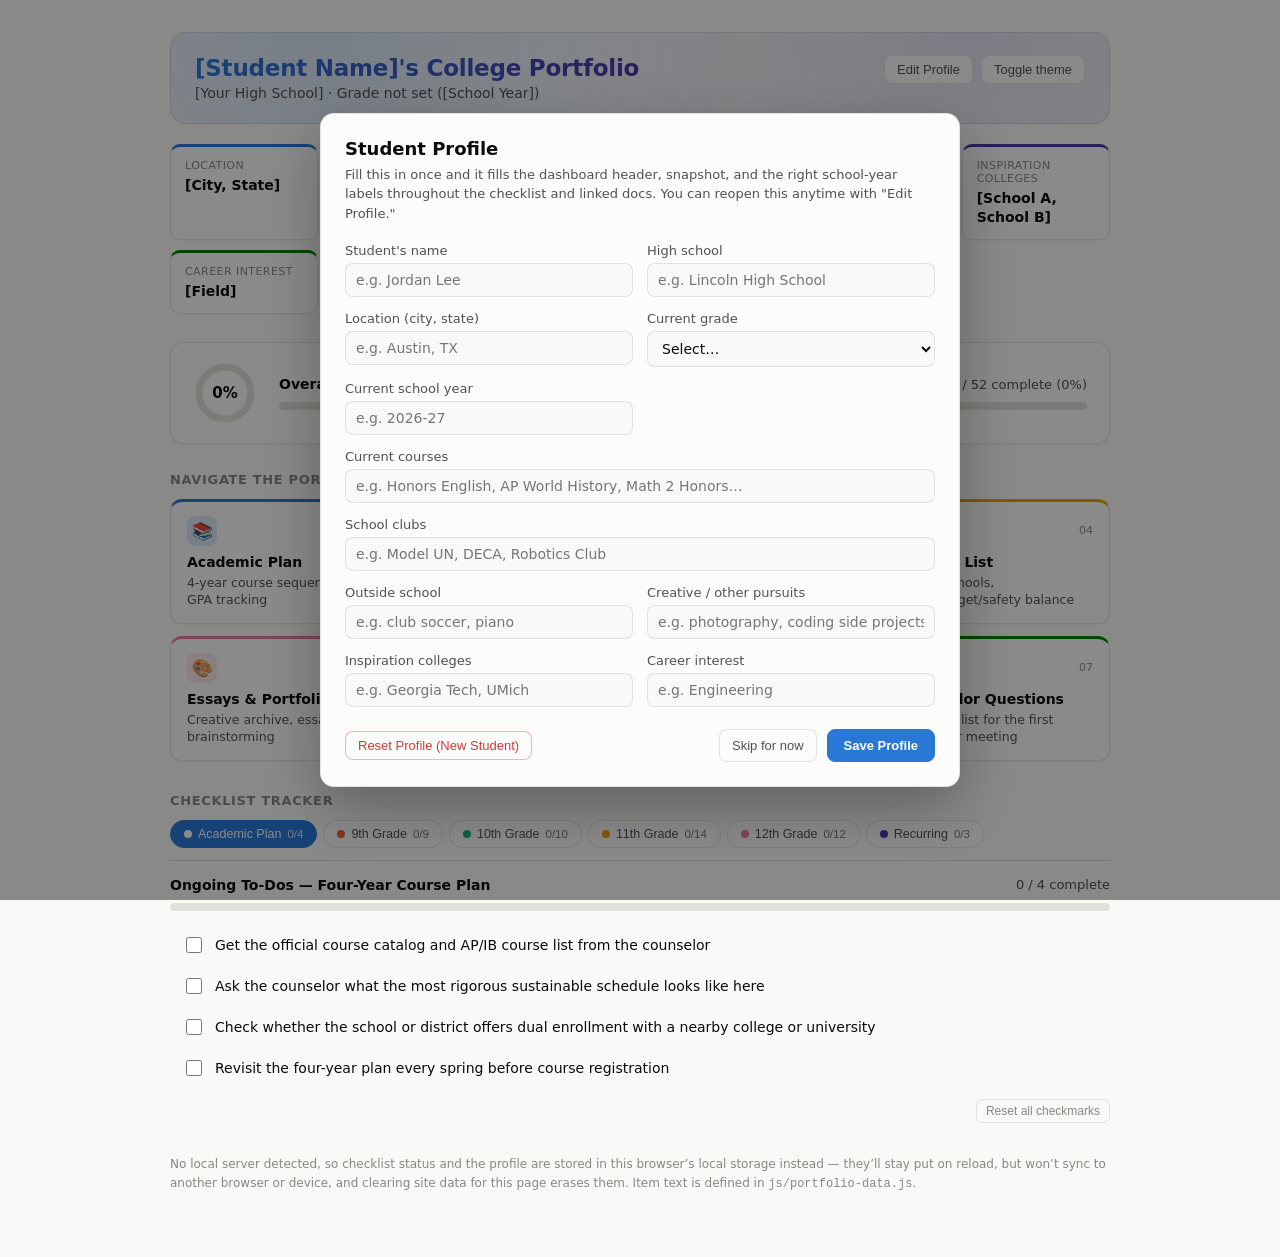
==== commit 542f7a6b: "Make this deployable to Vercel as a static site (no backend) Vercel can't run server.py's http.serve" ====
--- a/dashboard.html
+++ b/dashboard.html
@@ -76,8 +76,11 @@
         then try again.
       </div>
       <div class="modal-actions">
-        <button type="button" class="btn-outline" onclick="closeWizard()">Skip for now</button>
-        <button type="submit" class="btn-primary">Save Profile</button>
+        <button type="button" class="btn-outline btn-danger" onclick="resetProfile()">Reset Profile (New Student)</button>
+        <div style="display:flex; gap:10px;">
+          <button type="button" class="btn-outline" onclick="closeWizard()">Skip for now</button>
+          <button type="submit" class="btn-primary">Save Profile</button>
+        </div>
       </div>
     </form>
   </div>
@@ -150,38 +153,29 @@
 
 </div>
 
-<footer class="note">
+<footer class="note" id="footerNote">
   Checklist status is stored in a local SQLite database (<code>portfolio.db</code>), served by <code>server.py</code> — it updates
   in real time and is the same data no matter which browser or device on this machine you view it from, as long as the server is running.
   Item text is defined in <code>server.py</code>; edit it there to add, remove, or reword items.
 </footer>
 
+<script src="/js/portfolio-data.js"></script>
+<script src="/js/profile.js"></script>
 <script>
-  const NAV = [
-    { num: "01", icon: "📚", color: "var(--blue)", name: "Academic Plan", desc: "4-year course sequencing, GPA tracking", href: "01-Academic-Plan/four-year-course-plan.md" },
-    { num: "02", icon: "📝", color: "var(--orange)", name: "Standardized Testing", desc: "PSAT/SAT roadmap, prep resources, score targets", href: "02-Standardized-Testing/psat-sat-prep-plan.md" },
-    { num: "03", icon: "🏆", color: "var(--aqua)", name: "Extracurriculars", desc: "Activity strategy, leadership tracker, the \"spike\"", href: "03-Extracurriculars/activity-strategy.md" },
-    { num: "04", icon: "🎓", color: "var(--yellow)", name: "College List", desc: "Target schools, reach/target/safety balance", href: "04-College-List/target-schools.md" },
-    { num: "05", icon: "🎨", color: "var(--magenta)", name: "Essays & Portfolio", desc: "Creative archive, essay brainstorming", href: "05-Essays-and-Portfolio/creative-portfolio-ideas.md" },
-    { num: "06", icon: "🗓️", color: "var(--violet)", name: "Timeline", desc: "Master year-by-year, month-by-month checklist", href: "06-Timeline/master-timeline.md" },
-    { num: "07", icon: "🔗", color: "var(--cat-green)", name: "Resources", desc: "Links, tools, contacts, programs to research", href: "07-Resources/links-and-tools.md" },
-    { num: "07", icon: "❓", color: "var(--cat-green)", name: "Counselor Questions", desc: "Question list for the first counselor meeting", href: "07-Resources/counselor-meeting-questions.md" },
-  ];
-
-  // Display order for sections -- item text itself lives server-side in server.py,
-  // which is the single source of truth (the database is reseeded from it on startup).
+  // NAV, SECTION_COLORS, and SECTIONS_TEMPLATE come from portfolio-data.js;
+  // PROFILE_FIELDS/getProfile/saveProfileLocal/applyProfile come from profile.js.
+  // Shared with doc.html and the local Python-server build's server.py, which
+  // is the source of truth for the checklist content -- keep the two in sync
+  // by hand when editing items.
+
+  // Display order for sections -- item text itself lives server-side in server.py
+  // when a backend is running (the source of truth there); SECTIONS_TEMPLATE above
+  // is the equivalent for the no-backend static build.
   const SECTION_ORDER = ["academic-todo", "grade-9", "grade-10", "grade-11", "grade-12", "recurring"];
 
-  // Fixed-order categorical accents per checklist section (kept separate from
-  // --green, which means "done" on a checkbox, not "this is grade X's color").
-  const SECTION_COLORS = {
-    "academic-todo": "var(--blue)",
-    "grade-9": "var(--orange)",
-    "grade-10": "var(--aqua)",
-    "grade-11": "var(--yellow)",
-    "grade-12": "var(--magenta)",
-    "recurring": "var(--violet)",
-  };
+  const CHECKLIST_DONE_KEY = "portfolio_checklist_done";
+  const IS_LOCAL_HOST = location.hostname === "localhost" || location.hostname === "127.0.0.1";
+  let BACKEND_AVAILABLE = true; // determined for real in init()
 
   const THEME_KEY = "college-portfolio-dashboard-theme";
   const GRADE_LABELS = { "9": "9th Grade", "10": "10th Grade", "11": "11th Grade", "12": "12th Grade" };
@@ -189,19 +183,64 @@
   let SECTIONS = []; // populated from the API: [{id, label, title, items:[{id,text,done}]}]
   let currentProfile = {};
 
+  // ---------------------------------------------------------------------
+  // Data layer: talks to server.py's API when it's running (local Python
+  // build); transparently falls back to localStorage otherwise (the
+  // no-backend static/Vercel build). BACKEND_AVAILABLE is decided once in
+  // init() and every function below branches on it, so the rest of this
+  // file (rendering, the wizard, the checklist) doesn't need to know or
+  // care which mode it's in.
+  // ---------------------------------------------------------------------
+
+  function localFlatItems() {
+    const profile = getProfile();
+    let doneMap = {};
+    try { doneMap = JSON.parse(localStorage.getItem(CHECKLIST_DONE_KEY) || "{}"); } catch (e) {}
+    const rows = [];
+    SECTIONS_TEMPLATE.forEach(s => {
+      s.items.forEach((text, idx) => {
+        const id = `${s.id}-${idx}`;
+        rows.push({
+          id,
+          section_id: s.id,
+          section_label: s.label,
+          section_title: applyProfile(s.title, profile),
+          sort_order: idx,
+          text: applyProfile(text, profile),
+          done: doneMap[id] ? 1 : 0,
+        });
+      });
+    });
+    return rows;
+  }
+
+  function localSetItemDone(itemId, done) {
+    let doneMap = {};
+    try { doneMap = JSON.parse(localStorage.getItem(CHECKLIST_DONE_KEY) || "{}"); } catch (e) {}
+    doneMap[itemId] = done;
+    localStorage.setItem(CHECKLIST_DONE_KEY, JSON.stringify(doneMap));
+  }
+
+  function localResetChecklist() {
+    localStorage.setItem(CHECKLIST_DONE_KEY, "{}");
+  }
+
   async function fetchItems() {
+    if (!BACKEND_AVAILABLE) return localFlatItems();
     const res = await fetch("/api/items");
     if (!res.ok) throw new Error("bad response");
     return res.json();
   }
 
   async function fetchProfile() {
+    if (!BACKEND_AVAILABLE) return getProfile();
     const res = await fetch("/api/profile");
     if (!res.ok) throw new Error("bad response");
     return res.json();
   }
 
   async function saveProfile(data) {
+    if (!BACKEND_AVAILABLE) return saveProfileLocal(data);
     const res = await fetch("/api/profile", {
       method: "POST",
       headers: { "Content-Type": "application/json" },
@@ -246,6 +285,34 @@
 
   function closeWizard() {
     document.getElementById("wizardOverlay").hidden = true;
+  }
+
+  async function resetProfile() {
+    if (!confirm(
+      "Clear this student's profile? This removes their name, school, courses, " +
+      "and every other saved field so you can start fresh for a new student. " +
+      "The checklist tracker itself (checkmarks, item text) is not affected. " +
+      "This can't be undone."
+    )) return;
+    const wizardError = document.getElementById("wizardError");
+    wizardError.hidden = true;
+    try {
+      currentProfile = await saveProfile({});
+      document.getElementById("wizardForm").reset();
+      applyProfileToHeader(currentProfile);
+      // Checklist section titles/text can embed profile values (names,
+      // computed school years), so refresh those back to their placeholders too.
+      const rows = await fetchItems();
+      SECTIONS = groupItems(rows);
+      buildTabsAndPanels();
+      render();
+      showOffline(false);
+      // Leave the wizard open -- resetting is the first step of entering a
+      // new student's info, not something you'd want to immediately close.
+    } catch (e) {
+      wizardError.hidden = false;
+      showOffline(true);
+    }
   }
 
   async function handleWizardSubmit(event) {
@@ -291,8 +358,14 @@
 
   function buildNav() {
     const grid = document.getElementById("navGrid");
-    grid.innerHTML = NAV.map(n => `
-      <a class="nav-card" href="${n.href}" style="--accent:${n.color}">
+    // With a backend, the .md path itself renders (server.py intercepts it).
+    // Without one, route through doc.html, which fetches the raw file and
+    // renders it client-side -- a direct link to a .md file on a static
+    // host just shows raw text.
+    grid.innerHTML = NAV.map(n => {
+      const href = BACKEND_AVAILABLE ? n.href : `doc.html?file=${encodeURIComponent(n.href)}`;
+      return `
+      <a class="nav-card" href="${href}" style="--accent:${n.color}">
         <div class="nav-card-top">
           <span class="nav-icon">${n.icon}</span>
           <span class="num">${n.num}</span>
@@ -300,7 +373,8 @@
         <div class="name">${n.name}</div>
         <div class="desc">${n.desc}</div>
       </a>
-    `).join("");
+    `;
+    }).join("");
   }
 
   function buildTabsAndPanels() {
@@ -351,6 +425,10 @@
     const item = findItem(itemId);
     if (item) item.done = checked; // optimistic update
     render();
+    if (!BACKEND_AVAILABLE) {
+      localSetItemDone(itemId, checked);
+      return;
+    }
     try {
       const res = await fetch("/api/items/" + encodeURIComponent(itemId), {
         method: "POST",
@@ -367,7 +445,13 @@
   }
 
   async function resetProgress() {
-    if (!confirm("Clear all checked items in the database? This can't be undone.")) return;
+    if (!confirm("Clear all checked items? This can't be undone.")) return;
+    if (!BACKEND_AVAILABLE) {
+      localResetChecklist();
+      SECTIONS.forEach(s => s.items.forEach(it => (it.done = false)));
+      render();
+      return;
+    }
     try {
       const res = await fetch("/api/reset", { method: "POST" });
       if (!res.ok) throw new Error("bad response");
@@ -434,20 +518,52 @@
     } catch (e) {}
   })();
 
+  function updateFooterNote() {
+    const el = document.getElementById("footerNote");
+    if (!el) return;
+    if (BACKEND_AVAILABLE) {
+      el.innerHTML =
+        'Checklist status is stored in a local SQLite database (<code>portfolio.db</code>), served by <code>server.py</code> — it updates ' +
+        'in real time and is the same data no matter which browser or device on this machine you view it from, as long as the server is running. ' +
+        'Item text is defined in <code>server.py</code>; edit it there to add, remove, or reword items.';
+    } else {
+      el.innerHTML =
+        'No local server detected, so checklist status and the profile are stored in this browser’s local storage instead — ' +
+        'they’ll stay put on reload, but won’t sync to another browser or device, and clearing site data for this page erases them. ' +
+        'Item text is defined in <code>js/portfolio-data.js</code>.';
+    }
+  }
+
   async function init() {
+    // Detect once whether server.py's API is reachable; every data function
+    // above branches on this for the rest of the page's lifetime.
+    let backendRows = null;
+    try {
+      const res = await fetch("/api/items");
+      if (!res.ok) throw new Error("bad response");
+      backendRows = await res.json();
+      BACKEND_AVAILABLE = true;
+    } catch (e) {
+      BACKEND_AVAILABLE = false;
+    }
+    updateFooterNote();
     buildNav();
     try {
       currentProfile = await fetchProfile();
       applyProfileToHeader(currentProfile);
-      const rows = await fetchItems();
+      const rows = backendRows !== null ? backendRows : await fetchItems();
       SECTIONS = groupItems(rows);
-      showOffline(false);
+      // The "can't reach the server" banner only makes sense when a backend
+      // was actually expected -- i.e. running locally without server.py
+      // started. On a deployed static site, no backend is by design, so
+      // local-storage mode is silent, not an error state.
+      showOffline(!BACKEND_AVAILABLE && IS_LOCAL_HOST);
       if (!currentProfile.student_name) {
         // First run: nothing saved yet, so open the setup wizard automatically.
         openWizard();
       }
     } catch (e) {
-      showOffline(true);
+      showOffline(BACKEND_AVAILABLE);
       SECTIONS = [];
     }
     buildTabsAndPanels();
--- a/assets/style.css
+++ b/assets/style.css
@@ -117,6 +117,9 @@
 }
 .btn-outline:hover { background: var(--card-hover); }
 
+.btn-danger { color: #d03b3b; border-color: rgba(208,59,59,0.35); }
+.btn-danger:hover { background: rgba(208,59,59,0.08); }
+
 .btn-primary {
   border: 1px solid var(--blue);
   background: var(--blue);
@@ -200,7 +203,9 @@
 
 .modal-actions {
   display: flex;
-  justify-content: flex-end;
+  justify-content: space-between;
+  align-items: center;
+  flex-wrap: wrap;
   gap: 10px;
   margin-top: 22px;
 }
@@ -514,3 +519,61 @@
   white-space: nowrap;
 }
 .doc-content table.md-table tr:nth-child(even) td { background: var(--card-hover); }
+
+/* ---------- Leadership Tracker: the one editable widget in a doc page ---------- */
+
+.activity-tracker { margin: 0 0 1.2em; }
+.activity-table-wrap { overflow-x: auto; margin-bottom: 10px; }
+table.editable-table {
+  border-collapse: collapse;
+  width: 100%;
+  font-size: 13.5px;
+}
+table.editable-table th, table.editable-table td {
+  border: 1px solid var(--gridline);
+  padding: 5px;
+  text-align: left;
+  vertical-align: middle;
+}
+table.editable-table th {
+  background: var(--card-hover);
+  color: var(--text-secondary);
+  font-weight: 600;
+  padding: 7px 10px;
+}
+table.editable-table th:first-child { min-width: 160px; }
+table.editable-table th:not(:first-child):not(:last-child) { min-width: 90px; }
+
+.activity-cell-input {
+  width: 100%;
+  font: inherit;
+  font-size: 13.5px;
+  color: var(--text-primary);
+  background: transparent;
+  border: 1px solid transparent;
+  border-radius: 6px;
+  padding: 6px 8px;
+}
+.activity-cell-input::placeholder { color: var(--text-muted); }
+.activity-cell-input:hover { border-color: var(--border); }
+.activity-cell-input:focus {
+  outline: none;
+  border-color: var(--blue);
+  background: var(--surface-1);
+}
+.activity-cell-input.activity-cell-error { border-color: #d03b3b; }
+
+.activity-delete-btn {
+  width: 26px;
+  height: 26px;
+  border: 1px solid transparent;
+  background: none;
+  color: var(--text-muted);
+  border-radius: 6px;
+  font-size: 15px;
+  line-height: 1;
+  cursor: pointer;
+}
+.activity-delete-btn:hover { color: #d03b3b; background: rgba(208,59,59,0.08); border-color: rgba(208,59,59,0.25); }
+
+.activity-empty { color: var(--text-muted); font-style: italic; padding: 12px 10px !important; }
